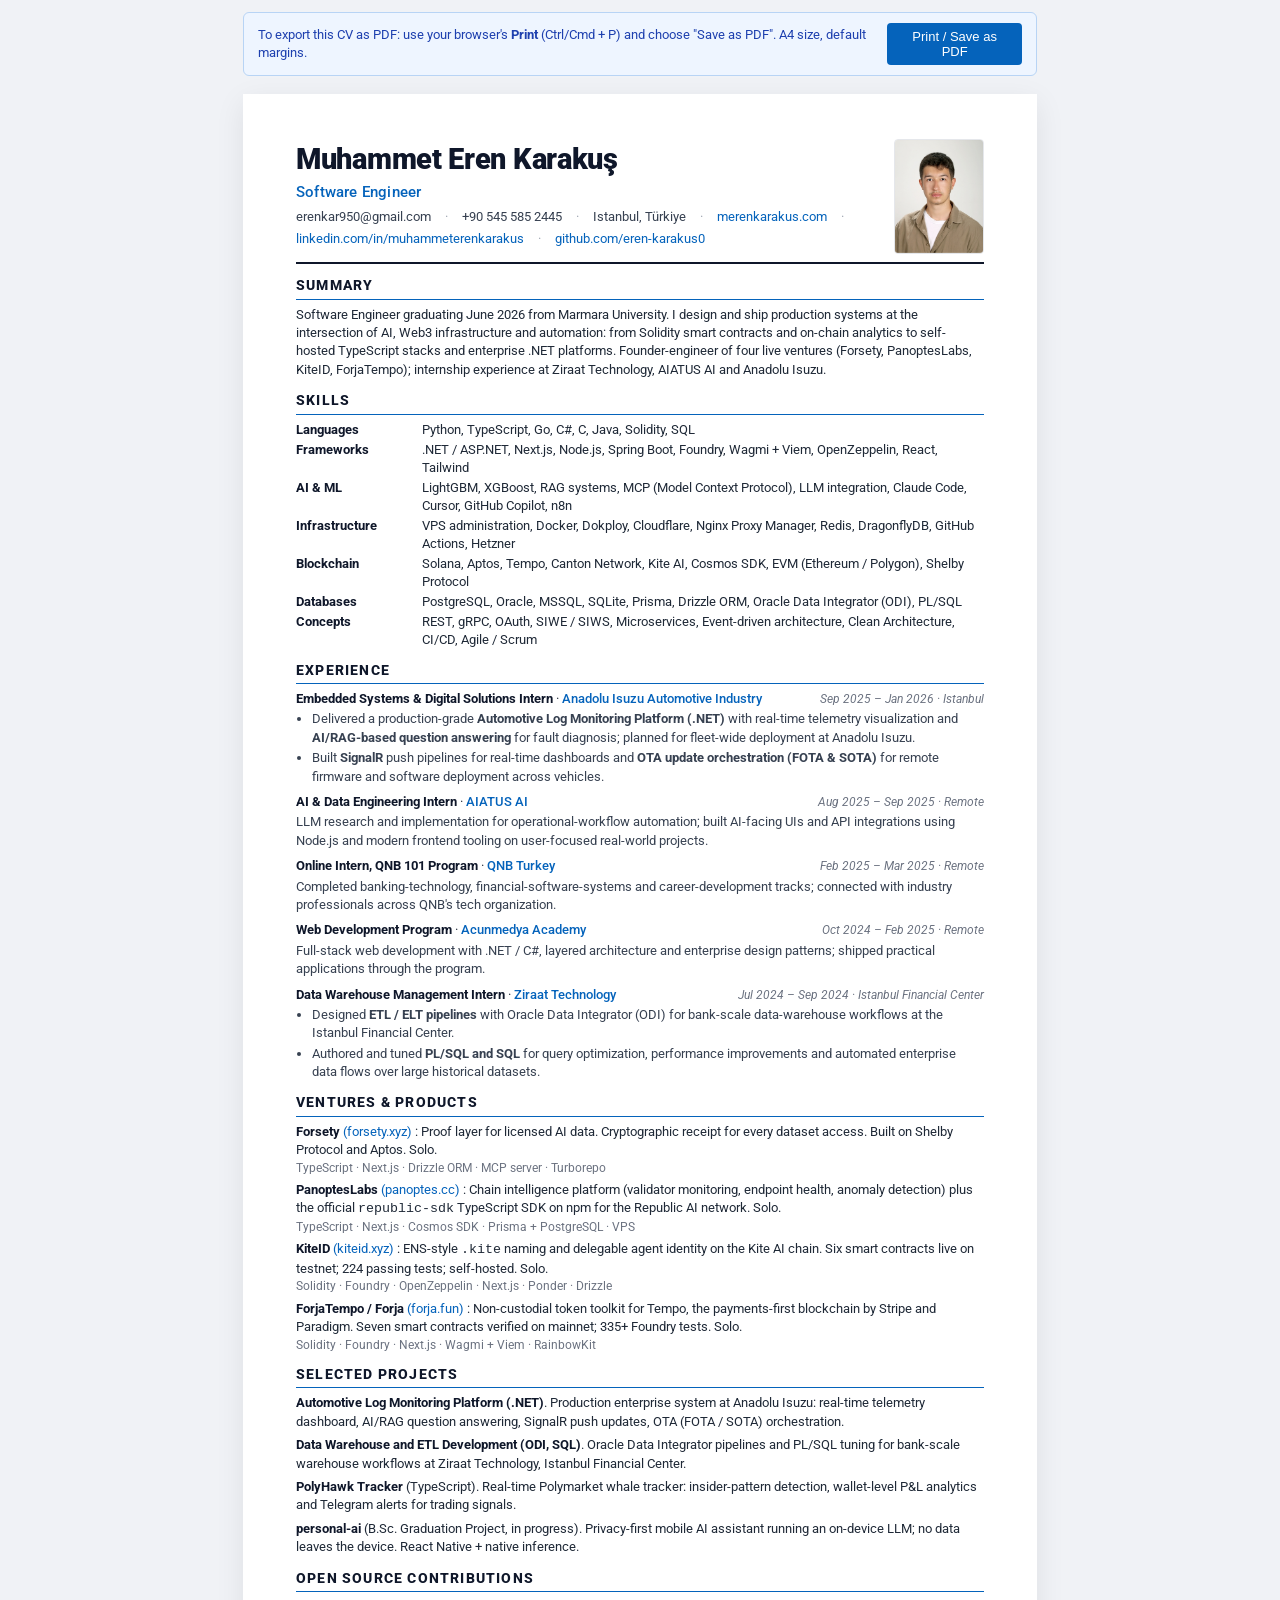
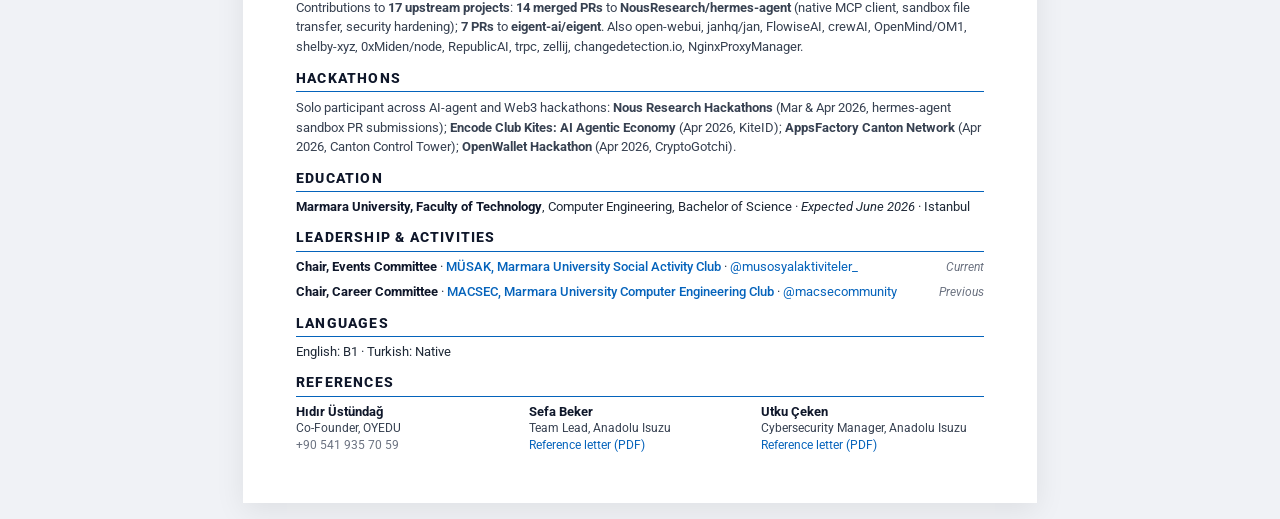
==== cv/index.html @ d4ccae68 "major portfolio redesign: ventures, hackathons, OSS, bilingual CV Full rewrite reflecting 2026 work." ====
<!DOCTYPE html>
<html lang="en">

<head>
    <meta charset="UTF-8">
    <meta content="width=device-width, initial-scale=1.0" name="viewport">
    <title>Muhammet Eren Karakuş · Software Engineer · CV</title>
    <meta name="description"
        content="CV of Muhammet Eren Karakuş. Software Engineer graduating June 2026 from Marmara University. AI agents, Web3 infrastructure and automation tools.">
    <meta name="robots" content="noindex">

    <link href="../MyResume-1.0.0/assets/img/logoFoto.png" rel="icon">

    <link href="https://fonts.googleapis.com" rel="preconnect">
    <link href="https://fonts.gstatic.com" rel="preconnect" crossorigin>
    <link
        href="https://fonts.googleapis.com/css2?family=Roboto:wght@300;400;500;700;900&display=swap"
        rel="stylesheet">

    <style>
        /* ===== Print & page setup ===== */
        @page {
            size: A4;
            margin: 12mm 14mm;
        }

        * {
            box-sizing: border-box;
        }

        html,
        body {
            margin: 0;
            padding: 0;
        }

        body {
            font-family: 'Roboto', 'Helvetica Neue', Arial, sans-serif;
            font-size: 10pt;
            line-height: 1.38;
            color: #1f2937;
            background: #f0f2f6;
        }

        a {
            color: #0563bb;
            text-decoration: none;
        }

        a:hover {
            text-decoration: underline;
        }

        /* ===== Screen container ===== */
        .cv-sheet {
            max-width: 210mm;
            min-height: 297mm;
            margin: 18px auto;
            padding: 12mm 14mm;
            background: #fff;
            box-shadow: 0 8px 28px rgba(0, 0, 0, 0.08);
        }

        /* ===== Print-only adjustments ===== */
        @media print {
            body {
                background: #fff;
            }

            .cv-sheet {
                box-shadow: none;
                margin: 0;
                padding: 0;
                min-height: auto;
                max-width: none;
            }

            .no-print {
                display: none !important;
            }

            a {
                color: #0563bb;
            }

            section {
                page-break-inside: avoid;
            }

            h2 {
                page-break-after: avoid;
            }

            .exp-item,
            .venture-item,
            .project-item {
                page-break-inside: avoid;
            }
        }

        /* ===== Typography ===== */
        h1 {
            font-size: 22pt;
            font-weight: 900;
            letter-spacing: -0.3px;
            margin: 0 0 2px;
            color: #0f172a;
        }

        .title-line {
            font-size: 11pt;
            font-weight: 500;
            color: #0563bb;
            margin-bottom: 6px;
            letter-spacing: 0.2px;
        }

        h2 {
            font-size: 10.5pt;
            font-weight: 800;
            text-transform: uppercase;
            letter-spacing: 1.2px;
            color: #0f172a;
            margin: 12px 0 6px;
            padding-bottom: 3px;
            border-bottom: 1.5px solid #0563bb;
        }

        h3 {
            font-size: 10.5pt;
            font-weight: 700;
            margin: 0;
            color: #1f2937;
        }

        p {
            margin: 0 0 6px;
        }

        ul {
            margin: 2px 0 4px 0;
            padding-left: 16px;
        }

        ul li {
            margin-bottom: 2px;
        }

        section {
            margin-bottom: 4px;
        }

        /* ===== Header / contact row ===== */
        .cv-header {
            display: flex;
            align-items: flex-start;
            justify-content: space-between;
            gap: 18px;
            border-bottom: 2px solid #0f172a;
            padding-bottom: 8px;
            margin-bottom: 4px;
        }

        .cv-header-left {
            flex: 1;
            min-width: 0;
        }

        .cv-photo {
            width: 90px;
            height: 115px;
            object-fit: cover;
            border-radius: 4px;
            flex-shrink: 0;
            border: 1px solid #e5e7eb;
        }

        .contact-row {
            display: flex;
            flex-wrap: wrap;
            gap: 4px 14px;
            font-size: 9.5pt;
            color: #374151;
        }

        .contact-row .sep {
            color: #9ca3af;
        }

        .contact-row a {
            color: #0563bb;
        }

        /* ===== Skills block ===== */
        .skills-grid {
            display: block;
        }

        .skills-grid .skill-row {
            display: flex;
            align-items: baseline;
            gap: 8px;
            margin-bottom: 2px;
            font-size: 9.8pt;
        }

        .skills-grid .skill-label {
            min-width: 118px;
            font-weight: 700;
            color: #0f172a;
        }

        /* ===== Experience block ===== */
        .exp-item {
            margin-bottom: 7px;
        }

        .exp-head {
            display: flex;
            flex-wrap: wrap;
            justify-content: space-between;
            align-items: baseline;
            gap: 4px;
        }

        .exp-role {
            font-weight: 700;
            color: #0f172a;
        }

        .exp-company {
            font-weight: 500;
            color: #0563bb;
        }

        .exp-period {
            font-size: 9.2pt;
            color: #6b7280;
            font-style: italic;
        }

        .exp-link {
            font-size: 9.4pt;
            color: #0563bb;
        }

        .exp-desc {
            margin: 2px 0 0;
            color: #374151;
        }

        /* ===== Venture / Project item ===== */
        .venture-item,
        .project-item {
            margin-bottom: 5px;
            display: block;
        }

        .venture-item .v-name,
        .project-item .p-name {
            font-weight: 700;
            color: #0f172a;
        }

        .venture-item .v-url,
        .project-item .p-url {
            color: #0563bb;
            font-size: 9.4pt;
        }

        .venture-item .v-desc,
        .project-item .p-desc {
            color: #374151;
            margin-top: 1px;
        }

        .tech-tag {
            font-size: 9pt;
            color: #6b7280;
        }

        /* ===== OSS + Hackathons compact ===== */
        .compact-text {
            font-size: 9.8pt;
            color: #374151;
            line-height: 1.5;
        }

        /* ===== Education + Languages ===== */
        .edu-row,
        .lang-row {
            font-size: 10pt;
        }

        .edu-row strong {
            color: #0f172a;
        }

        /* ===== References grid ===== */
        .refs-grid {
            display: grid;
            grid-template-columns: 1fr 1fr 1fr;
            gap: 10px;
            font-size: 9.5pt;
        }

        .ref-item .ref-name {
            font-weight: 700;
            color: #0f172a;
        }

        .ref-item .ref-role {
            color: #374151;
            font-size: 9.2pt;
        }

        .ref-item .ref-contact {
            color: #6b7280;
            font-size: 9pt;
        }

        /* ===== Print banner (browser only) ===== */
        .print-banner {
            max-width: 210mm;
            margin: 12px auto 0;
            padding: 10px 14px;
            background: #eef5ff;
            border: 1px solid #b8d4f5;
            border-radius: 6px;
            font-size: 13px;
            color: #1e40af;
            display: flex;
            justify-content: space-between;
            align-items: center;
            gap: 14px;
        }

        .print-banner button {
            background: #0563bb;
            color: #fff;
            border: 0;
            padding: 6px 14px;
            border-radius: 4px;
            font-weight: 500;
            cursor: pointer;
            font-size: 13px;
        }

        .print-banner button:hover {
            background: #044a8f;
        }

        .print-banner a {
            color: #1e40af;
            text-decoration: underline;
        }

        @media (max-width: 680px) {
            .refs-grid {
                grid-template-columns: 1fr;
            }
        }
    </style>
</head>

<body>

    <!-- Browser-only instruction banner -->
    <div class="print-banner no-print">
        <span>To export this CV as PDF: use your browser's <strong>Print</strong> (Ctrl/Cmd + P) and choose
            "Save as PDF". A4 size, default margins.</span>
        <button onclick="window.print()">Print / Save as PDF</button>
    </div>

    <main class="cv-sheet">

        <!-- ========== Header ========== -->
        <header class="cv-header">
            <div class="cv-header-left">
                <h1>Muhammet Eren Karakuş</h1>
                <div class="title-line">Software Engineer</div>
                <div class="contact-row">
                    <span>erenkar950@gmail.com</span>
                    <span class="sep">·</span>
                    <span>+90 545 585 2445</span>
                    <span class="sep">·</span>
                    <span>Istanbul, Türkiye</span>
                    <span class="sep">·</span>
                    <a href="https://merenkarakus.com">merenkarakus.com</a>
                    <span class="sep">·</span>
                    <a href="https://linkedin.com/in/muhammeterenkarakus">linkedin.com/in/muhammeterenkarakus</a>
                    <span class="sep">·</span>
                    <a href="https://github.com/eren-karakus0">github.com/eren-karakus0</a>
                </div>
            </div>
            <img class="cv-photo" src="../MyResume-1.0.0/assets/img/vesikalik.jpg"
                alt="Muhammet Eren Karakuş">
        </header>

        <!-- ========== Summary ========== -->
        <section>
            <h2>Summary</h2>
            <p>
                Software Engineer graduating June 2026 from Marmara University. I design and ship
                production systems at the intersection of AI, Web3 infrastructure and automation: from
                Solidity smart contracts and on-chain analytics to self-hosted TypeScript stacks and
                enterprise .NET platforms. Founder-engineer of four live ventures (Forsety, PanoptesLabs,
                KiteID, ForjaTempo); internship experience at Ziraat Technology, AIATUS AI and Anadolu
                Isuzu.
            </p>
        </section>

        <!-- ========== Skills ========== -->
        <section>
            <h2>Skills</h2>
            <div class="skills-grid">
                <div class="skill-row">
                    <span class="skill-label">Languages</span>
                    <span>Python, TypeScript, Go, C#, C, Java, Solidity, SQL</span>
                </div>
                <div class="skill-row">
                    <span class="skill-label">Frameworks</span>
                    <span>.NET / ASP.NET, Next.js, Node.js, Spring Boot, Foundry, Wagmi + Viem,
                        OpenZeppelin, React, Tailwind</span>
                </div>
                <div class="skill-row">
                    <span class="skill-label">AI &amp; ML</span>
                    <span>LightGBM, XGBoost, RAG systems, MCP (Model Context Protocol), LLM integration,
                        Claude Code, Cursor, GitHub Copilot, n8n</span>
                </div>
                <div class="skill-row">
                    <span class="skill-label">Infrastructure</span>
                    <span>VPS administration, Docker, Dokploy, Cloudflare, Nginx Proxy Manager, Redis,
                        DragonflyDB, GitHub Actions, Hetzner</span>
                </div>
                <div class="skill-row">
                    <span class="skill-label">Blockchain</span>
                    <span>Solana, Aptos, Tempo, Canton Network, Kite AI, Cosmos SDK, EVM (Ethereum /
                        Polygon), Shelby Protocol</span>
                </div>
                <div class="skill-row">
                    <span class="skill-label">Databases</span>
                    <span>PostgreSQL, Oracle, MSSQL, SQLite, Prisma, Drizzle ORM, Oracle Data Integrator
                        (ODI), PL/SQL</span>
                </div>
                <div class="skill-row">
                    <span class="skill-label">Concepts</span>
                    <span>REST, gRPC, OAuth, SIWE / SIWS, Microservices, Event-driven architecture,
                        Clean Architecture, CI/CD, Agile / Scrum</span>
                </div>
            </div>
        </section>

        <!-- ========== Experience ========== -->
        <section>
            <h2>Experience</h2>

            <article class="exp-item">
                <div class="exp-head">
                    <div>
                        <span class="exp-role">Embedded Systems &amp; Digital Solutions Intern</span> ·
                        <span class="exp-company">Anadolu Isuzu Automotive Industry</span>
                    </div>
                    <span class="exp-period">Sep 2025 – Jan 2026 · Istanbul</span>
                </div>
                <ul class="exp-desc">
                    <li>Delivered a production-grade <strong>Automotive Log Monitoring Platform
                            (.NET)</strong> with real-time telemetry visualization and
                        <strong>AI/RAG-based question answering</strong> for fault diagnosis; planned
                        for fleet-wide deployment at Anadolu Isuzu.</li>
                    <li>Built <strong>SignalR</strong> push pipelines for real-time dashboards and
                        <strong>OTA update orchestration (FOTA &amp; SOTA)</strong> for remote firmware
                        and software deployment across vehicles.</li>
                </ul>
            </article>

            <article class="exp-item">
                <div class="exp-head">
                    <div>
                        <span class="exp-role">AI &amp; Data Engineering Intern</span> ·
                        <span class="exp-company">AIATUS AI</span>
                    </div>
                    <span class="exp-period">Aug 2025 – Sep 2025 · Remote</span>
                </div>
                <p class="exp-desc">
                    LLM research and implementation for operational-workflow automation; built AI-facing
                    UIs and API integrations using Node.js and modern frontend tooling on user-focused
                    real-world projects.
                </p>
            </article>

            <article class="exp-item">
                <div class="exp-head">
                    <div>
                        <span class="exp-role">Online Intern, QNB 101 Program</span> ·
                        <span class="exp-company">QNB Turkey</span>
                    </div>
                    <span class="exp-period">Feb 2025 – Mar 2025 · Remote</span>
                </div>
                <p class="exp-desc">
                    Completed banking-technology, financial-software-systems and career-development
                    tracks; connected with industry professionals across QNB's tech organization.
                </p>
            </article>

            <article class="exp-item">
                <div class="exp-head">
                    <div>
                        <span class="exp-role">Web Development Program</span> ·
                        <span class="exp-company">Acunmedya Academy</span>
                    </div>
                    <span class="exp-period">Oct 2024 – Feb 2025 · Remote</span>
                </div>
                <p class="exp-desc">
                    Full-stack web development with .NET / C#, layered architecture and enterprise design
                    patterns; shipped practical applications through the program.
                </p>
            </article>

            <article class="exp-item">
                <div class="exp-head">
                    <div>
                        <span class="exp-role">Data Warehouse Management Intern</span> ·
                        <span class="exp-company">Ziraat Technology</span>
                    </div>
                    <span class="exp-period">Jul 2024 – Sep 2024 · Istanbul Financial Center</span>
                </div>
                <ul class="exp-desc">
                    <li>Designed <strong>ETL / ELT pipelines</strong> with Oracle Data Integrator
                        (ODI) for bank-scale data-warehouse workflows at the Istanbul Financial
                        Center.</li>
                    <li>Authored and tuned <strong>PL/SQL and SQL</strong> for query optimization,
                        performance improvements and automated enterprise data flows over large
                        historical datasets.</li>
                </ul>
            </article>
        </section>

        <!-- ========== Ventures & Products ========== -->
        <section>
            <h2>Ventures &amp; Products</h2>

            <div class="venture-item">
                <a class="v-name" href="https://forsety.xyz/" target="_blank">Forsety</a>
                <a class="v-url" href="https://forsety.xyz/" target="_blank">(forsety.xyz)</a>
                <span>: Proof layer for licensed AI data. Cryptographic receipt for every dataset access.
                    Built on Shelby Protocol and Aptos. Solo.</span>
                <div class="tech-tag">TypeScript · Next.js · Drizzle ORM · MCP server · Turborepo</div>
            </div>

            <div class="venture-item">
                <a class="v-name" href="https://panoptes.cc/" target="_blank">PanoptesLabs</a>
                <a class="v-url" href="https://panoptes.cc/" target="_blank">(panoptes.cc)</a>
                <span>: Chain intelligence platform (validator monitoring, endpoint health, anomaly
                    detection) plus the official <code>republic-sdk</code> TypeScript SDK on npm for the
                    Republic AI network. Solo.</span>
                <div class="tech-tag">TypeScript · Next.js · Cosmos SDK · Prisma + PostgreSQL · VPS</div>
            </div>

            <div class="venture-item">
                <a class="v-name" href="https://kiteid.xyz" target="_blank">KiteID</a>
                <a class="v-url" href="https://kiteid.xyz" target="_blank">(kiteid.xyz)</a>
                <span>: ENS-style <code>.kite</code> naming and delegable agent identity on the Kite AI
                    chain. Six smart contracts live on testnet; 224 passing tests; self-hosted. Solo.</span>
                <div class="tech-tag">Solidity · Foundry · OpenZeppelin · Next.js · Ponder · Drizzle</div>
            </div>

            <div class="venture-item">
                <a class="v-name" href="https://forja.fun/" target="_blank">ForjaTempo / Forja</a>
                <a class="v-url" href="https://forja.fun/" target="_blank">(forja.fun)</a>
                <span>: Non-custodial token toolkit for Tempo, the payments-first blockchain by Stripe and
                    Paradigm. Seven smart contracts verified on mainnet; 335+ Foundry tests. Solo.</span>
                <div class="tech-tag">Solidity · Foundry · Next.js · Wagmi + Viem · RainbowKit</div>
            </div>
        </section>

        <!-- ========== Selected Projects ========== -->
        <section>
            <h2>Selected Projects</h2>

            <div class="project-item">
                <span class="p-name">Automotive Log Monitoring Platform (.NET)</span>.
                Production enterprise system at Anadolu Isuzu: real-time telemetry dashboard, AI/RAG
                question answering, SignalR push updates, OTA (FOTA / SOTA) orchestration.
            </div>

            <div class="project-item">
                <span class="p-name">Data Warehouse and ETL Development (ODI, SQL)</span>.
                Oracle Data Integrator pipelines and PL/SQL tuning for bank-scale warehouse workflows at
                Ziraat Technology, Istanbul Financial Center.
            </div>

            <div class="project-item">
                <span class="p-name">PolyHawk Tracker</span>
                <span class="v-url">(TypeScript)</span>.
                Real-time Polymarket whale tracker: insider-pattern detection, wallet-level P&amp;L
                analytics and Telegram alerts for trading signals.
            </div>

            <div class="project-item">
                <span class="p-name">personal-ai</span>
                <span class="v-url">(B.Sc. Graduation Project, in progress)</span>.
                Privacy-first mobile AI assistant running an on-device LLM; no data leaves the device.
                React Native + native inference.
            </div>
        </section>

        <!-- ========== Open Source Contributions ========== -->
        <section>
            <h2>Open Source Contributions</h2>
            <p class="compact-text">
                Contributions to <strong>17 upstream projects</strong>: <strong>14 merged PRs</strong> to
                <strong>NousResearch/hermes-agent</strong> (native MCP client, sandbox file transfer,
                security hardening); <strong>7 PRs</strong> to <strong>eigent-ai/eigent</strong>. Also
                open-webui, janhq/jan, FlowiseAI, crewAI, OpenMind/OM1, shelby-xyz, 0xMiden/node,
                RepublicAI, trpc, zellij, changedetection.io, NginxProxyManager.
            </p>
        </section>

        <!-- ========== Hackathons ========== -->
        <section>
            <h2>Hackathons</h2>
            <p class="compact-text">
                Solo participant across AI-agent and Web3 hackathons: <strong>Nous Research Hackathons</strong>
                (Mar &amp; Apr 2026, hermes-agent sandbox PR submissions); <strong>Encode Club Kites: AI Agentic
                    Economy</strong> (Apr 2026, KiteID); <strong>AppsFactory Canton Network</strong> (Apr 2026,
                Canton Control Tower); <strong>OpenWallet Hackathon</strong> (Apr 2026, CryptoGotchi).
            </p>
        </section>

        <!-- ========== Education ========== -->
        <section>
            <h2>Education</h2>
            <div class="edu-row">
                <strong>Marmara University, Faculty of Technology</strong>, Computer Engineering,
                Bachelor of Science · <em>Expected June 2026</em> · Istanbul
            </div>
        </section>

        <!-- ========== Leadership & Activities ========== -->
        <section>
            <h2>Leadership &amp; Activities</h2>

            <article class="exp-item">
                <div class="exp-head">
                    <div>
                        <span class="exp-role">Chair, Events Committee</span> ·
                        <span class="exp-company">MÜSAK, Marmara University Social Activity Club</span> ·
                        <a href="https://www.instagram.com/musosyalaktiviteler_/" target="_blank"
                            class="exp-link">@musosyalaktiviteler_</a>
                    </div>
                    <span class="exp-period">Current</span>
                </div>
            </article>

            <article class="exp-item">
                <div class="exp-head">
                    <div>
                        <span class="exp-role">Chair, Career Committee</span> ·
                        <span class="exp-company">MACSEC, Marmara University Computer Engineering Club</span> ·
                        <a href="https://www.instagram.com/macsecommunity/" target="_blank"
                            class="exp-link">@macsecommunity</a>
                    </div>
                    <span class="exp-period">Previous</span>
                </div>
            </article>
        </section>

        <!-- ========== Languages ========== -->
        <section>
            <h2>Languages</h2>
            <div class="lang-row">English: B1 · Turkish: Native</div>
        </section>

        <!-- ========== References ========== -->
        <section>
            <h2>References</h2>
            <div class="refs-grid">
                <div class="ref-item">
                    <div class="ref-name">Hıdır Üstündağ</div>
                    <div class="ref-role">Co-Founder, OYEDU</div>
                    <div class="ref-contact">+90 541 935 70 59</div>
                </div>
                <div class="ref-item">
                    <div class="ref-name">Sefa Beker</div>
                    <div class="ref-role">Team Lead, Anadolu Isuzu</div>
                    <div class="ref-contact">
                        <a href="https://drive.google.com/file/d/1MiRcXuKLDj7CJAPx9u2NGUhAn_04_mfo/view"
                            target="_blank">Reference letter (PDF)</a>
                    </div>
                </div>
                <div class="ref-item">
                    <div class="ref-name">Utku Çeken</div>
                    <div class="ref-role">Cybersecurity Manager, Anadolu Isuzu</div>
                    <div class="ref-contact">
                        <a href="https://drive.google.com/file/d/1prY_uJMncYrW6m9xu-ooM4ykv9ISIqLi/view"
                            target="_blank">Reference letter (PDF)</a>
                    </div>
                </div>
            </div>
        </section>

    </main>

</body>

</html>
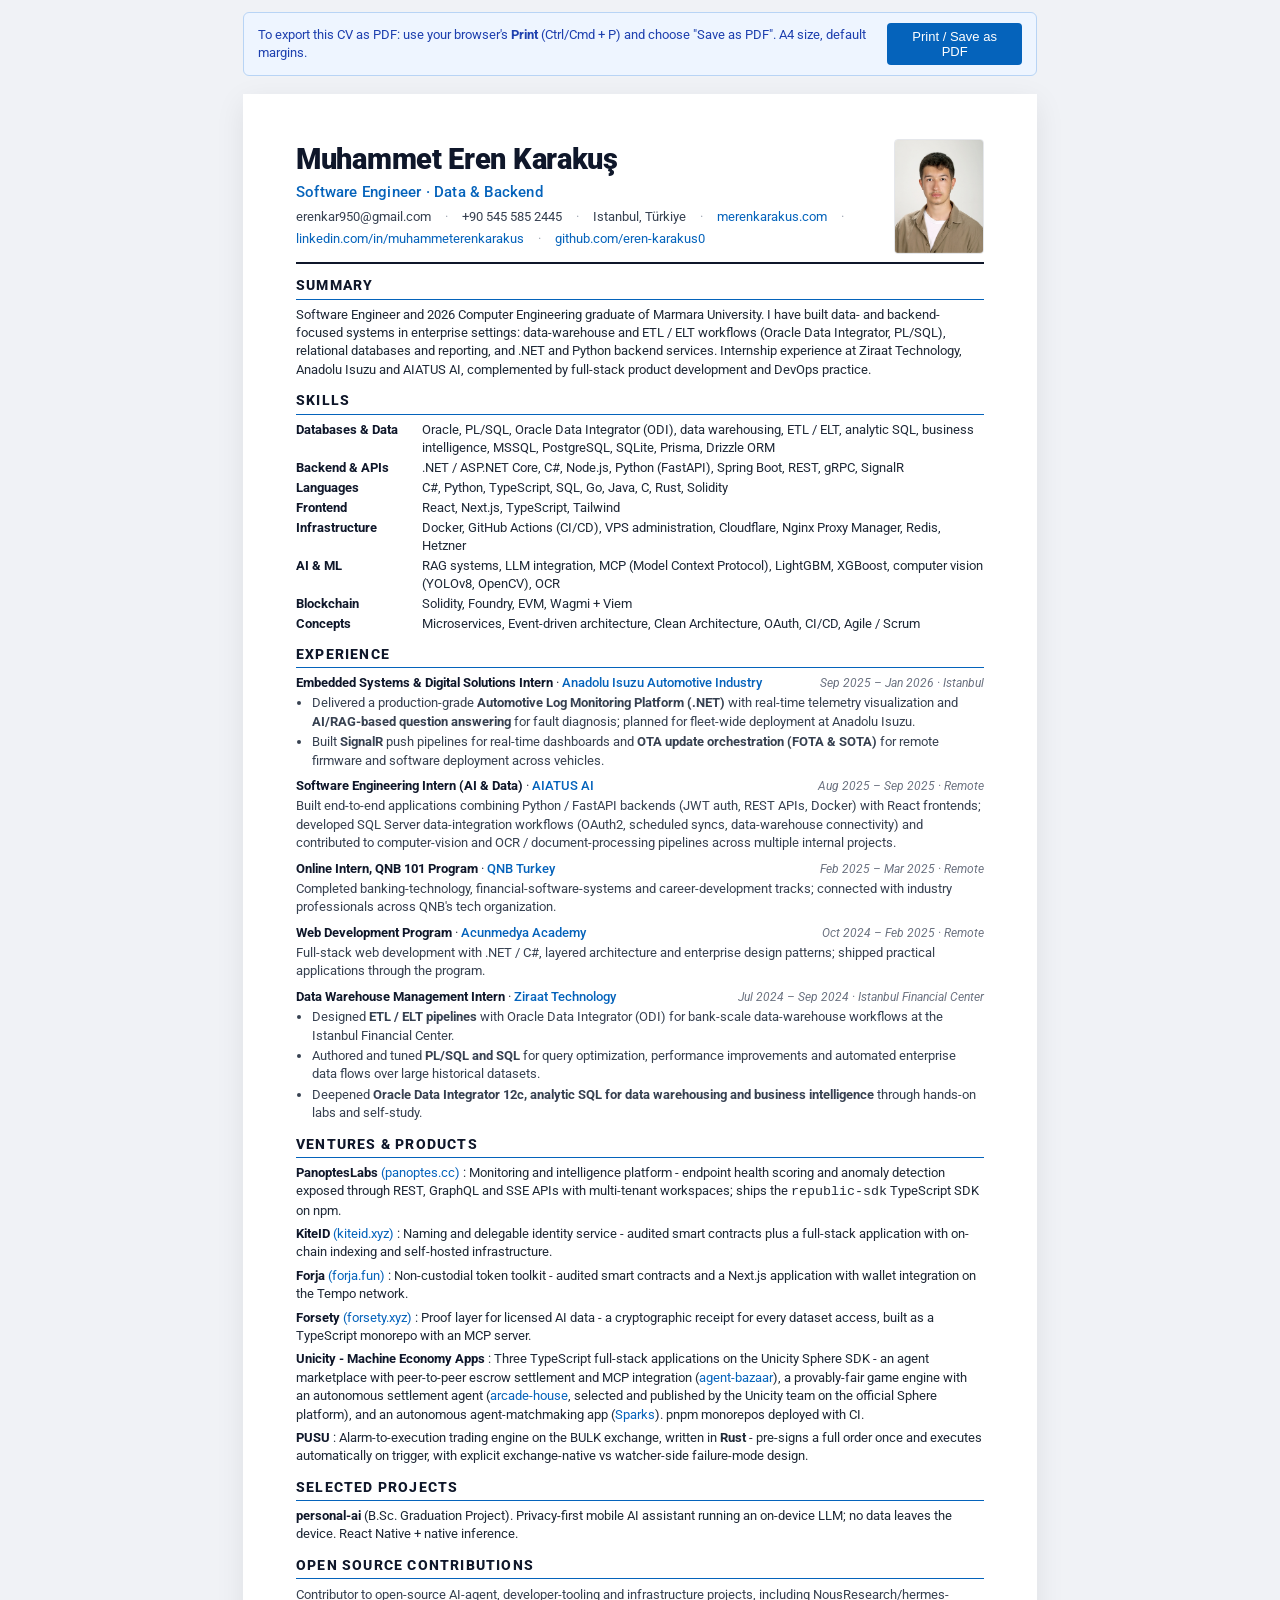
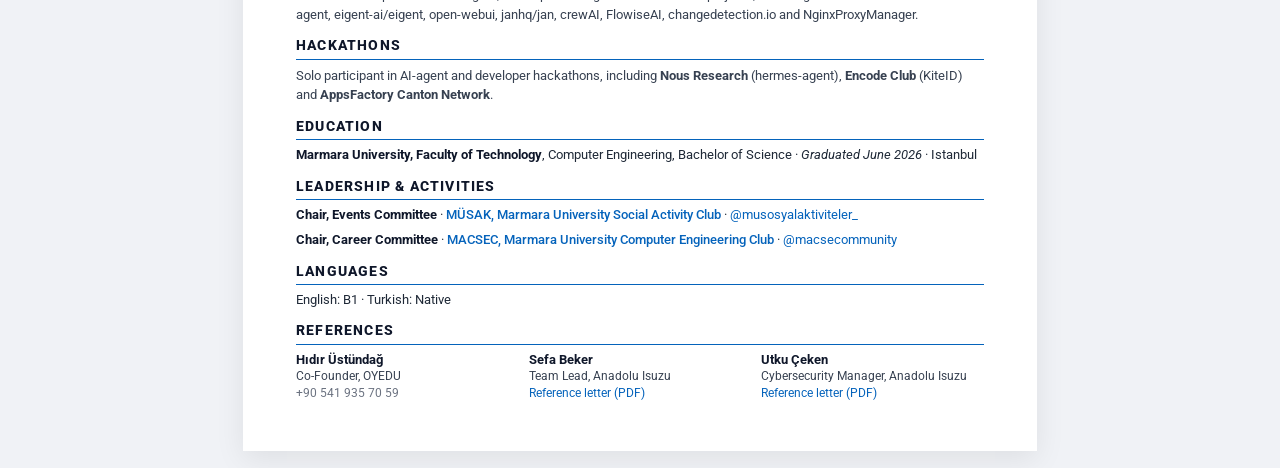
==== commit b08a82a4: "refactor(cv): trim to ~2 pages and drop leadership period labels - Remove Current/Previous (Güncel/Ö" ====
--- a/cv/index.html
+++ b/cv/index.html
@@ -6,7 +6,7 @@
     <meta content="width=device-width, initial-scale=1.0" name="viewport">
     <title>Muhammet Eren Karakuş · Software Engineer · CV</title>
     <meta name="description"
-        content="CV of Muhammet Eren Karakuş. Software Engineer graduating June 2026 from Marmara University. AI agents, Web3 infrastructure and automation tools.">
+        content="CV of Muhammet Eren Karakuş. Software Engineer focused on data and backend systems: data warehousing, ETL, databases and .NET / Python services. 2026 Marmara University graduate.">
     <meta name="robots" content="noindex">
 
     <link href="../MyResume-1.0.0/assets/img/logoFoto.png" rel="icon">
@@ -378,7 +378,7 @@
         <header class="cv-header">
             <div class="cv-header-left">
                 <h1>Muhammet Eren Karakuş</h1>
-                <div class="title-line">Software Engineer</div>
+                <div class="title-line">Software Engineer · Data &amp; Backend</div>
                 <div class="contact-row">
                     <span>erenkar950@gmail.com</span>
                     <span class="sep">·</span>
@@ -401,12 +401,11 @@
         <section>
             <h2>Summary</h2>
             <p>
-                Software Engineer graduating June 2026 from Marmara University. I design and ship
-                production systems at the intersection of AI, Web3 infrastructure and automation: from
-                Solidity smart contracts and on-chain analytics to self-hosted TypeScript stacks and
-                enterprise .NET platforms. Founder-engineer of four live ventures (Forsety, PanoptesLabs,
-                KiteID, ForjaTempo); internship experience at Ziraat Technology, AIATUS AI and Anadolu
-                Isuzu.
+                Software Engineer and 2026 Computer Engineering graduate of Marmara University. I have
+                built data- and backend-focused systems in enterprise settings: data-warehouse and
+                ETL / ELT workflows (Oracle Data Integrator, PL/SQL), relational databases and reporting,
+                and .NET and Python backend services. Internship experience at Ziraat Technology, Anadolu
+                Isuzu and AIATUS AI, complemented by full-stack product development and DevOps practice.
             </p>
         </section>
 
@@ -415,38 +414,42 @@
             <h2>Skills</h2>
             <div class="skills-grid">
                 <div class="skill-row">
+                    <span class="skill-label">Databases &amp; Data</span>
+                    <span>Oracle, PL/SQL, Oracle Data Integrator (ODI), data warehousing, ETL / ELT,
+                        analytic SQL, business intelligence, MSSQL, PostgreSQL, SQLite, Prisma,
+                        Drizzle ORM</span>
+                </div>
+                <div class="skill-row">
+                    <span class="skill-label">Backend &amp; APIs</span>
+                    <span>.NET / ASP.NET Core, C#, Node.js, Python (FastAPI), Spring Boot, REST, gRPC,
+                        SignalR</span>
+                </div>
+                <div class="skill-row">
                     <span class="skill-label">Languages</span>
-                    <span>Python, TypeScript, Go, C#, C, Java, Solidity, SQL</span>
+                    <span>C#, Python, TypeScript, SQL, Go, Java, C, Rust, Solidity</span>
                 </div>
                 <div class="skill-row">
-                    <span class="skill-label">Frameworks</span>
-                    <span>.NET / ASP.NET, Next.js, Node.js, Spring Boot, Foundry, Wagmi + Viem,
-                        OpenZeppelin, React, Tailwind</span>
+                    <span class="skill-label">Frontend</span>
+                    <span>React, Next.js, TypeScript, Tailwind</span>
+                </div>
+                <div class="skill-row">
+                    <span class="skill-label">Infrastructure</span>
+                    <span>Docker, GitHub Actions (CI/CD), VPS administration, Cloudflare, Nginx Proxy
+                        Manager, Redis, Hetzner</span>
                 </div>
                 <div class="skill-row">
                     <span class="skill-label">AI &amp; ML</span>
-                    <span>LightGBM, XGBoost, RAG systems, MCP (Model Context Protocol), LLM integration,
-                        Claude Code, Cursor, GitHub Copilot, n8n</span>
-                </div>
-                <div class="skill-row">
-                    <span class="skill-label">Infrastructure</span>
-                    <span>VPS administration, Docker, Dokploy, Cloudflare, Nginx Proxy Manager, Redis,
-                        DragonflyDB, GitHub Actions, Hetzner</span>
+                    <span>RAG systems, LLM integration, MCP (Model Context Protocol), LightGBM, XGBoost,
+                        computer vision (YOLOv8, OpenCV), OCR</span>
                 </div>
                 <div class="skill-row">
                     <span class="skill-label">Blockchain</span>
-                    <span>Solana, Aptos, Tempo, Canton Network, Kite AI, Cosmos SDK, EVM (Ethereum /
-                        Polygon), Shelby Protocol</span>
-                </div>
-                <div class="skill-row">
-                    <span class="skill-label">Databases</span>
-                    <span>PostgreSQL, Oracle, MSSQL, SQLite, Prisma, Drizzle ORM, Oracle Data Integrator
-                        (ODI), PL/SQL</span>
+                    <span>Solidity, Foundry, EVM, Wagmi + Viem</span>
                 </div>
                 <div class="skill-row">
                     <span class="skill-label">Concepts</span>
-                    <span>REST, gRPC, OAuth, SIWE / SIWS, Microservices, Event-driven architecture,
-                        Clean Architecture, CI/CD, Agile / Scrum</span>
+                    <span>Microservices, Event-driven architecture, Clean Architecture, OAuth, CI/CD,
+                        Agile / Scrum</span>
                 </div>
             </div>
         </section>
@@ -477,15 +480,17 @@
             <article class="exp-item">
                 <div class="exp-head">
                     <div>
-                        <span class="exp-role">AI &amp; Data Engineering Intern</span> ·
+                        <span class="exp-role">Software Engineering Intern (AI &amp; Data)</span> ·
                         <span class="exp-company">AIATUS AI</span>
                     </div>
                     <span class="exp-period">Aug 2025 – Sep 2025 · Remote</span>
                 </div>
                 <p class="exp-desc">
-                    LLM research and implementation for operational-workflow automation; built AI-facing
-                    UIs and API integrations using Node.js and modern frontend tooling on user-focused
-                    real-world projects.
+                    Built end-to-end applications combining Python / FastAPI backends (JWT auth, REST
+                    APIs, Docker) with React frontends; developed SQL Server data-integration workflows
+                    (OAuth2, scheduled syncs, data-warehouse connectivity) and contributed to
+                    computer-vision and OCR / document-processing pipelines across multiple internal
+                    projects.
                 </p>
             </article>
 
@@ -532,6 +537,8 @@
                     <li>Authored and tuned <strong>PL/SQL and SQL</strong> for query optimization,
                         performance improvements and automated enterprise data flows over large
                         historical datasets.</li>
+                    <li>Deepened <strong>Oracle Data Integrator 12c, analytic SQL for data warehousing
+                            and business intelligence</strong> through hands-on labs and self-study.</li>
                 </ul>
             </article>
         </section>
@@ -539,67 +546,64 @@
         <!-- ========== Ventures & Products ========== -->
         <section>
             <h2>Ventures &amp; Products</h2>
+
+            <div class="venture-item">
+                <a class="v-name" href="https://panoptes.cc/" target="_blank">PanoptesLabs</a>
+                <a class="v-url" href="https://panoptes.cc/" target="_blank">(panoptes.cc)</a>
+                <span>: Monitoring and intelligence platform - endpoint health scoring and anomaly
+                    detection exposed through REST, GraphQL and SSE APIs with multi-tenant workspaces;
+                    ships the <code>republic-sdk</code> TypeScript SDK on npm.</span>
+            </div>
+
+            <div class="venture-item">
+                <a class="v-name" href="https://kiteid.xyz" target="_blank">KiteID</a>
+                <a class="v-url" href="https://kiteid.xyz" target="_blank">(kiteid.xyz)</a>
+                <span>: Naming and delegable identity service - audited smart contracts plus a full-stack
+                    application with on-chain indexing and self-hosted infrastructure.</span>
+            </div>
+
+            <div class="venture-item">
+                <a class="v-name" href="https://forja.fun/" target="_blank">Forja</a>
+                <a class="v-url" href="https://forja.fun/" target="_blank">(forja.fun)</a>
+                <span>: Non-custodial token toolkit - audited smart contracts and a Next.js application
+                    with wallet integration on the Tempo network.</span>
+            </div>
 
             <div class="venture-item">
                 <a class="v-name" href="https://forsety.xyz/" target="_blank">Forsety</a>
                 <a class="v-url" href="https://forsety.xyz/" target="_blank">(forsety.xyz)</a>
-                <span>: Proof layer for licensed AI data. Cryptographic receipt for every dataset access.
-                    Built on Shelby Protocol and Aptos. Solo.</span>
-                <div class="tech-tag">TypeScript · Next.js · Drizzle ORM · MCP server · Turborepo</div>
+                <span>: Proof layer for licensed AI data - a cryptographic receipt for every dataset
+                    access, built as a TypeScript monorepo with an MCP server.</span>
             </div>
 
             <div class="venture-item">
-                <a class="v-name" href="https://panoptes.cc/" target="_blank">PanoptesLabs</a>
-                <a class="v-url" href="https://panoptes.cc/" target="_blank">(panoptes.cc)</a>
-                <span>: Chain intelligence platform (validator monitoring, endpoint health, anomaly
-                    detection) plus the official <code>republic-sdk</code> TypeScript SDK on npm for the
-                    Republic AI network. Solo.</span>
-                <div class="tech-tag">TypeScript · Next.js · Cosmos SDK · Prisma + PostgreSQL · VPS</div>
+                <span class="v-name">Unicity - Machine Economy Apps</span>
+                <span>: Three TypeScript full-stack applications on the Unicity Sphere SDK - an agent
+                    marketplace with peer-to-peer escrow settlement and MCP integration
+                    (<a class="v-url" href="https://github.com/eren-karakus0/unicity-agent-bazaar" target="_blank">agent-bazaar</a>),
+                    a provably-fair game engine with an autonomous settlement agent
+                    (<a class="v-url" href="https://sphere.unicity.network/apps/unicity-arcade-house" target="_blank">arcade-house</a>,
+                    selected and published by the Unicity team on the official Sphere platform), and an
+                    autonomous agent-matchmaking app
+                    (<a class="v-url" href="https://github.com/eren-karakus0/unicity-agent-tinder" target="_blank">Sparks</a>).
+                    pnpm monorepos deployed with CI.</span>
             </div>
 
             <div class="venture-item">
-                <a class="v-name" href="https://kiteid.xyz" target="_blank">KiteID</a>
-                <a class="v-url" href="https://kiteid.xyz" target="_blank">(kiteid.xyz)</a>
-                <span>: ENS-style <code>.kite</code> naming and delegable agent identity on the Kite AI
-                    chain. Six smart contracts live on testnet; 224 passing tests; self-hosted. Solo.</span>
-                <div class="tech-tag">Solidity · Foundry · OpenZeppelin · Next.js · Ponder · Drizzle</div>
-            </div>
-
-            <div class="venture-item">
-                <a class="v-name" href="https://forja.fun/" target="_blank">ForjaTempo / Forja</a>
-                <a class="v-url" href="https://forja.fun/" target="_blank">(forja.fun)</a>
-                <span>: Non-custodial token toolkit for Tempo, the payments-first blockchain by Stripe and
-                    Paradigm. Seven smart contracts verified on mainnet; 335+ Foundry tests. Solo.</span>
-                <div class="tech-tag">Solidity · Foundry · Next.js · Wagmi + Viem · RainbowKit</div>
+                <a class="v-name" href="https://github.com/eren-karakus0/pusu" target="_blank">PUSU</a>
+                <span>: Alarm-to-execution trading engine on the BULK exchange, written in
+                    <strong>Rust</strong> - pre-signs a full order once and executes automatically on
+                    trigger, with explicit exchange-native vs watcher-side failure-mode design.</span>
             </div>
         </section>
 
         <!-- ========== Selected Projects ========== -->
         <section>
             <h2>Selected Projects</h2>
-
-            <div class="project-item">
-                <span class="p-name">Automotive Log Monitoring Platform (.NET)</span>.
-                Production enterprise system at Anadolu Isuzu: real-time telemetry dashboard, AI/RAG
-                question answering, SignalR push updates, OTA (FOTA / SOTA) orchestration.
-            </div>
-
-            <div class="project-item">
-                <span class="p-name">Data Warehouse and ETL Development (ODI, SQL)</span>.
-                Oracle Data Integrator pipelines and PL/SQL tuning for bank-scale warehouse workflows at
-                Ziraat Technology, Istanbul Financial Center.
-            </div>
-
-            <div class="project-item">
-                <span class="p-name">PolyHawk Tracker</span>
-                <span class="v-url">(TypeScript)</span>.
-                Real-time Polymarket whale tracker: insider-pattern detection, wallet-level P&amp;L
-                analytics and Telegram alerts for trading signals.
-            </div>
 
             <div class="project-item">
                 <span class="p-name">personal-ai</span>
-                <span class="v-url">(B.Sc. Graduation Project, in progress)</span>.
+                <span class="v-url">(B.Sc. Graduation Project)</span>.
                 Privacy-first mobile AI assistant running an on-device LLM; no data leaves the device.
                 React Native + native inference.
             </div>
@@ -609,11 +613,9 @@
         <section>
             <h2>Open Source Contributions</h2>
             <p class="compact-text">
-                Contributions to <strong>17 upstream projects</strong>: <strong>14 merged PRs</strong> to
-                <strong>NousResearch/hermes-agent</strong> (native MCP client, sandbox file transfer,
-                security hardening); <strong>7 PRs</strong> to <strong>eigent-ai/eigent</strong>. Also
-                open-webui, janhq/jan, FlowiseAI, crewAI, OpenMind/OM1, shelby-xyz, 0xMiden/node,
-                RepublicAI, trpc, zellij, changedetection.io, NginxProxyManager.
+                Contributor to open-source AI-agent, developer-tooling and infrastructure projects,
+                including NousResearch/hermes-agent, eigent-ai/eigent, open-webui, janhq/jan, crewAI,
+                FlowiseAI, changedetection.io and NginxProxyManager.
             </p>
         </section>
 
@@ -621,10 +623,9 @@
         <section>
             <h2>Hackathons</h2>
             <p class="compact-text">
-                Solo participant across AI-agent and Web3 hackathons: <strong>Nous Research Hackathons</strong>
-                (Mar &amp; Apr 2026, hermes-agent sandbox PR submissions); <strong>Encode Club Kites: AI Agentic
-                    Economy</strong> (Apr 2026, KiteID); <strong>AppsFactory Canton Network</strong> (Apr 2026,
-                Canton Control Tower); <strong>OpenWallet Hackathon</strong> (Apr 2026, CryptoGotchi).
+                Solo participant in AI-agent and developer hackathons, including <strong>Nous Research</strong>
+                (hermes-agent), <strong>Encode Club</strong> (KiteID) and <strong>AppsFactory Canton
+                    Network</strong>.
             </p>
         </section>
 
@@ -633,7 +634,7 @@
             <h2>Education</h2>
             <div class="edu-row">
                 <strong>Marmara University, Faculty of Technology</strong>, Computer Engineering,
-                Bachelor of Science · <em>Expected June 2026</em> · Istanbul
+                Bachelor of Science · <em>Graduated June 2026</em> · Istanbul
             </div>
         </section>
 
@@ -649,7 +650,6 @@
                         <a href="https://www.instagram.com/musosyalaktiviteler_/" target="_blank"
                             class="exp-link">@musosyalaktiviteler_</a>
                     </div>
-                    <span class="exp-period">Current</span>
                 </div>
             </article>
 
@@ -661,7 +661,6 @@
                         <a href="https://www.instagram.com/macsecommunity/" target="_blank"
                             class="exp-link">@macsecommunity</a>
                     </div>
-                    <span class="exp-period">Previous</span>
                 </div>
             </article>
         </section>
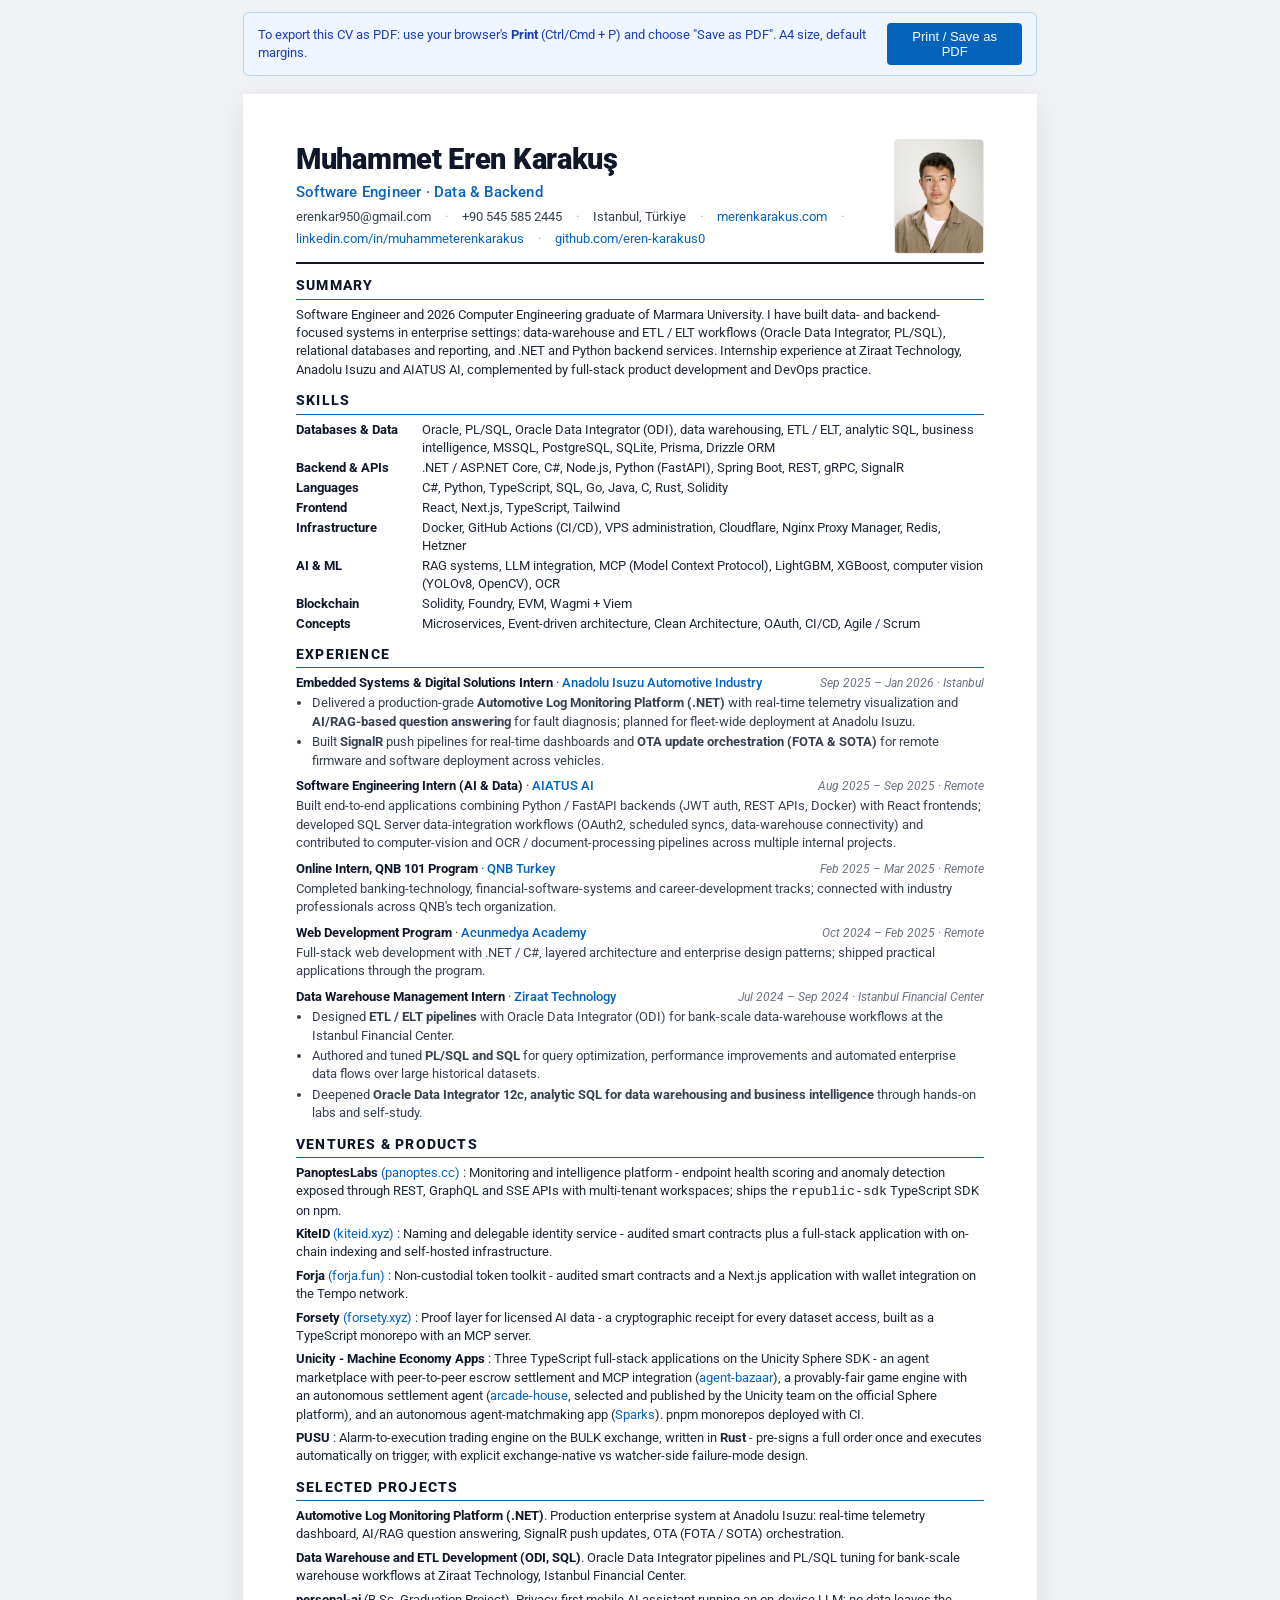
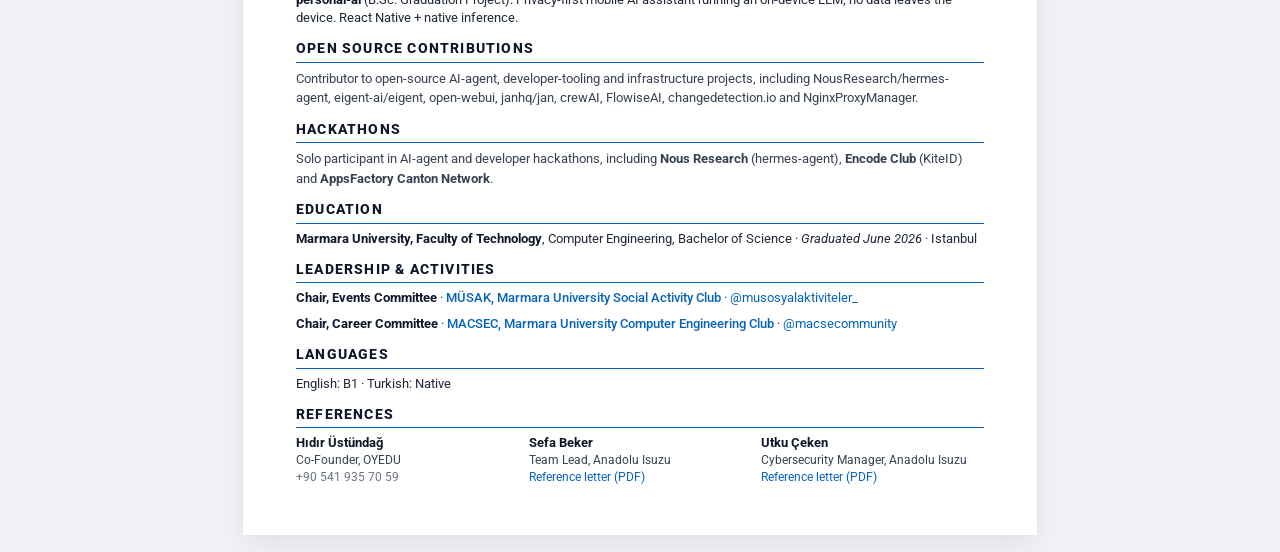
==== commit d30652a6: "refactor(cv): restore Automotive and Data Warehouse selected projects Keep them for a full 2-page la" ====
--- a/cv/index.html
+++ b/cv/index.html
@@ -602,6 +602,18 @@
             <h2>Selected Projects</h2>
 
             <div class="project-item">
+                <span class="p-name">Automotive Log Monitoring Platform (.NET)</span>.
+                Production enterprise system at Anadolu Isuzu: real-time telemetry dashboard, AI/RAG
+                question answering, SignalR push updates, OTA (FOTA / SOTA) orchestration.
+            </div>
+
+            <div class="project-item">
+                <span class="p-name">Data Warehouse and ETL Development (ODI, SQL)</span>.
+                Oracle Data Integrator pipelines and PL/SQL tuning for bank-scale warehouse workflows at
+                Ziraat Technology, Istanbul Financial Center.
+            </div>
+
+            <div class="project-item">
                 <span class="p-name">personal-ai</span>
                 <span class="v-url">(B.Sc. Graduation Project)</span>.
                 Privacy-first mobile AI assistant running an on-device LLM; no data leaves the device.
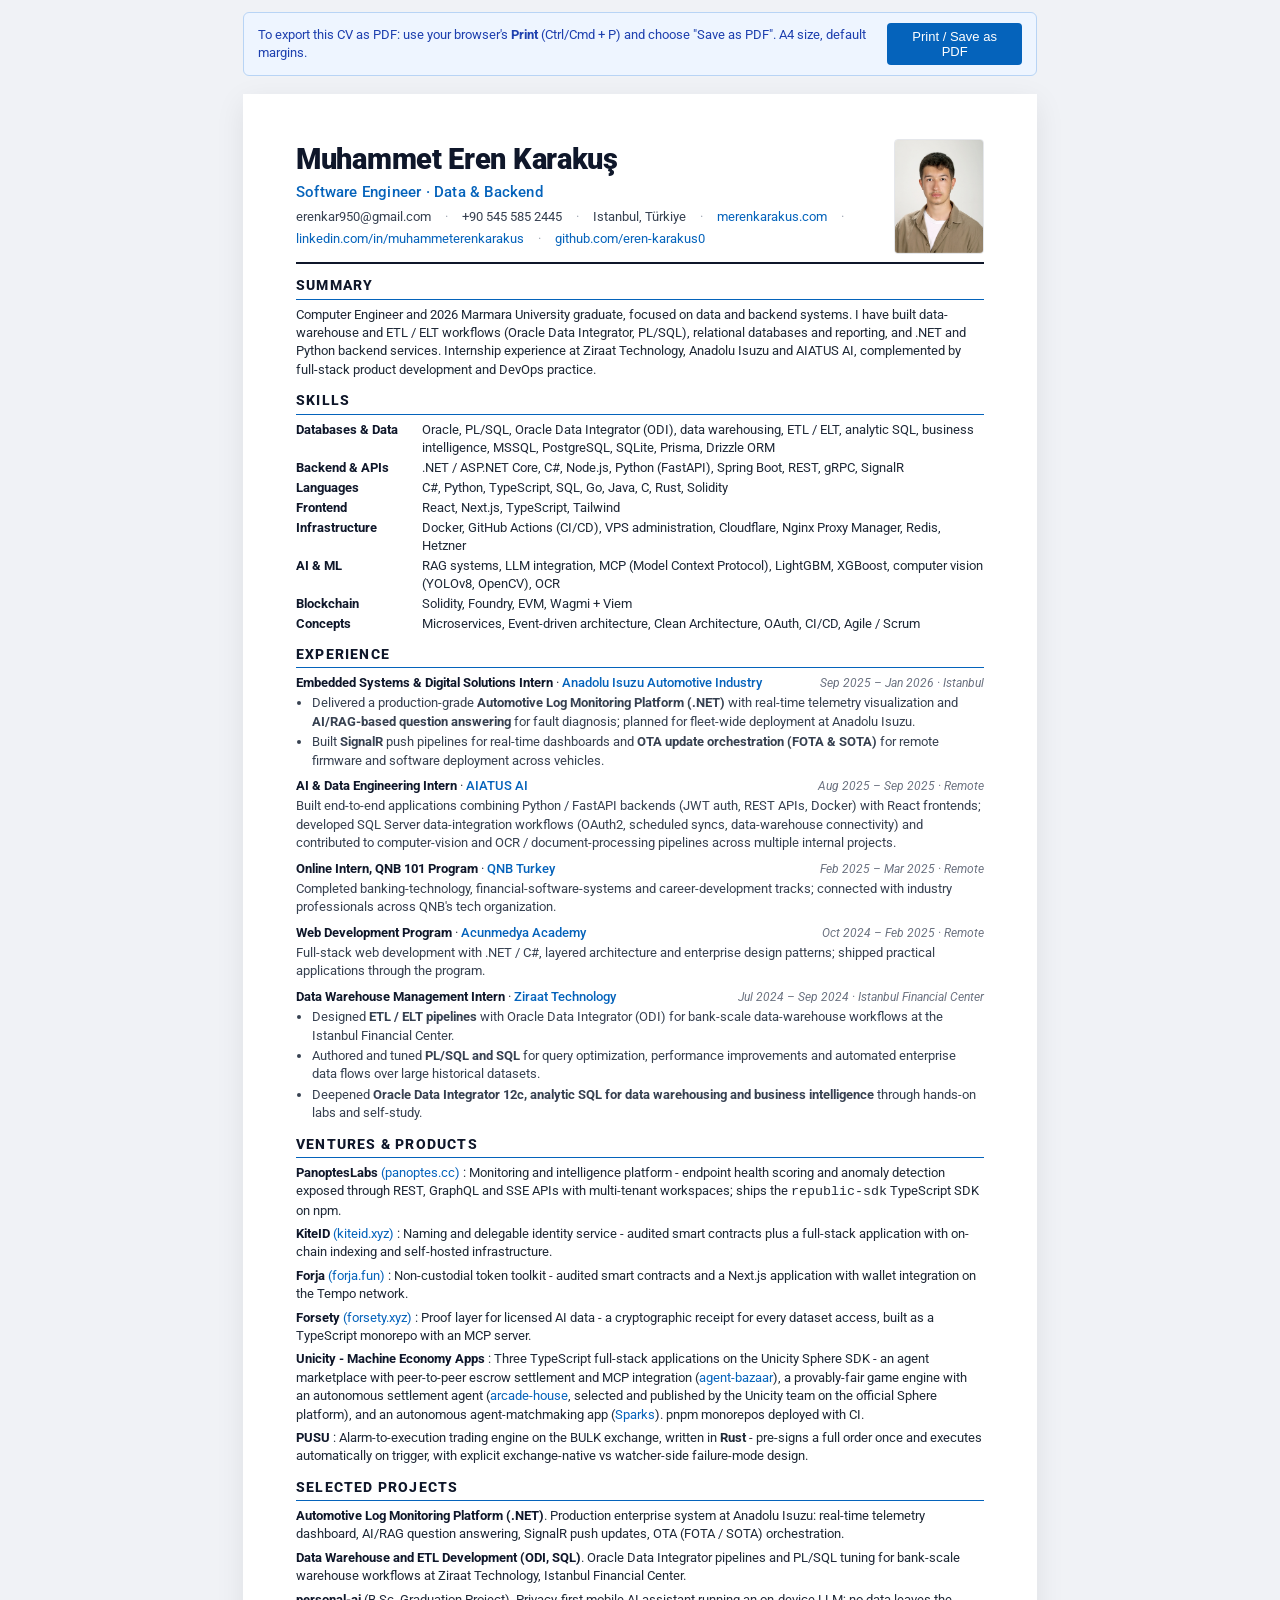
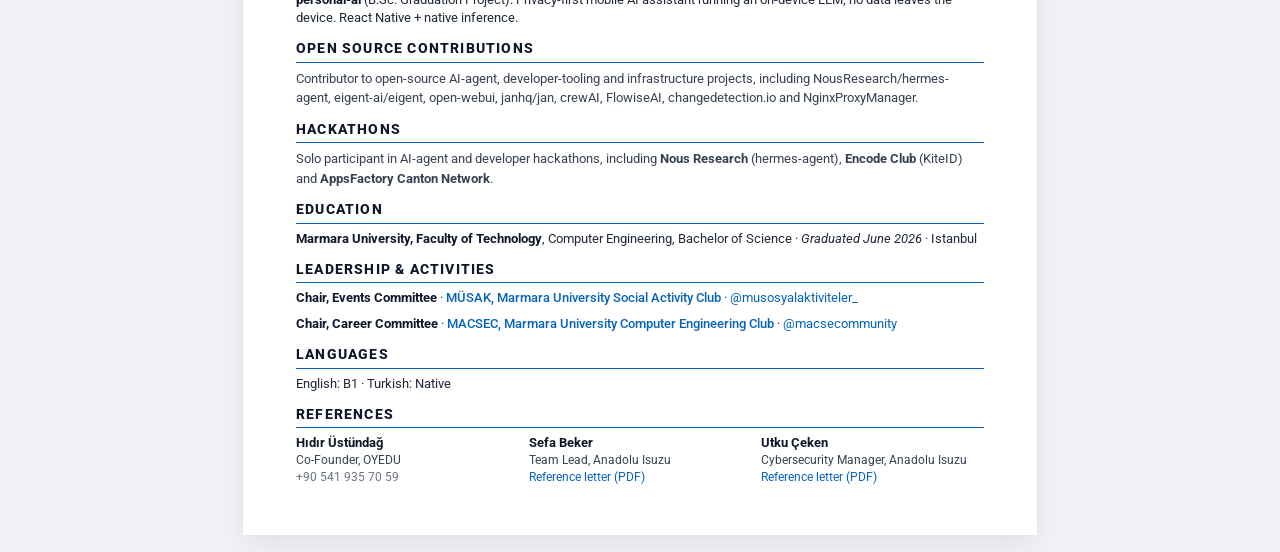
==== commit 9b5e7195: "refactor: set AIATUS title to "AI & Data Engineering Intern"; summary as Computer Engineer - Restore" ====
--- a/cv/index.html
+++ b/cv/index.html
@@ -401,11 +401,11 @@
         <section>
             <h2>Summary</h2>
             <p>
-                Software Engineer and 2026 Computer Engineering graduate of Marmara University. I have
-                built data- and backend-focused systems in enterprise settings: data-warehouse and
-                ETL / ELT workflows (Oracle Data Integrator, PL/SQL), relational databases and reporting,
-                and .NET and Python backend services. Internship experience at Ziraat Technology, Anadolu
-                Isuzu and AIATUS AI, complemented by full-stack product development and DevOps practice.
+                Computer Engineer and 2026 Marmara University graduate, focused on data and backend
+                systems. I have built data-warehouse and ETL / ELT workflows (Oracle Data Integrator,
+                PL/SQL), relational databases and reporting, and .NET and Python backend services.
+                Internship experience at Ziraat Technology, Anadolu Isuzu and AIATUS AI, complemented by
+                full-stack product development and DevOps practice.
             </p>
         </section>
 
@@ -480,7 +480,7 @@
             <article class="exp-item">
                 <div class="exp-head">
                     <div>
-                        <span class="exp-role">Software Engineering Intern (AI &amp; Data)</span> ·
+                        <span class="exp-role">AI &amp; Data Engineering Intern</span> ·
                         <span class="exp-company">AIATUS AI</span>
                     </div>
                     <span class="exp-period">Aug 2025 – Sep 2025 · Remote</span>
